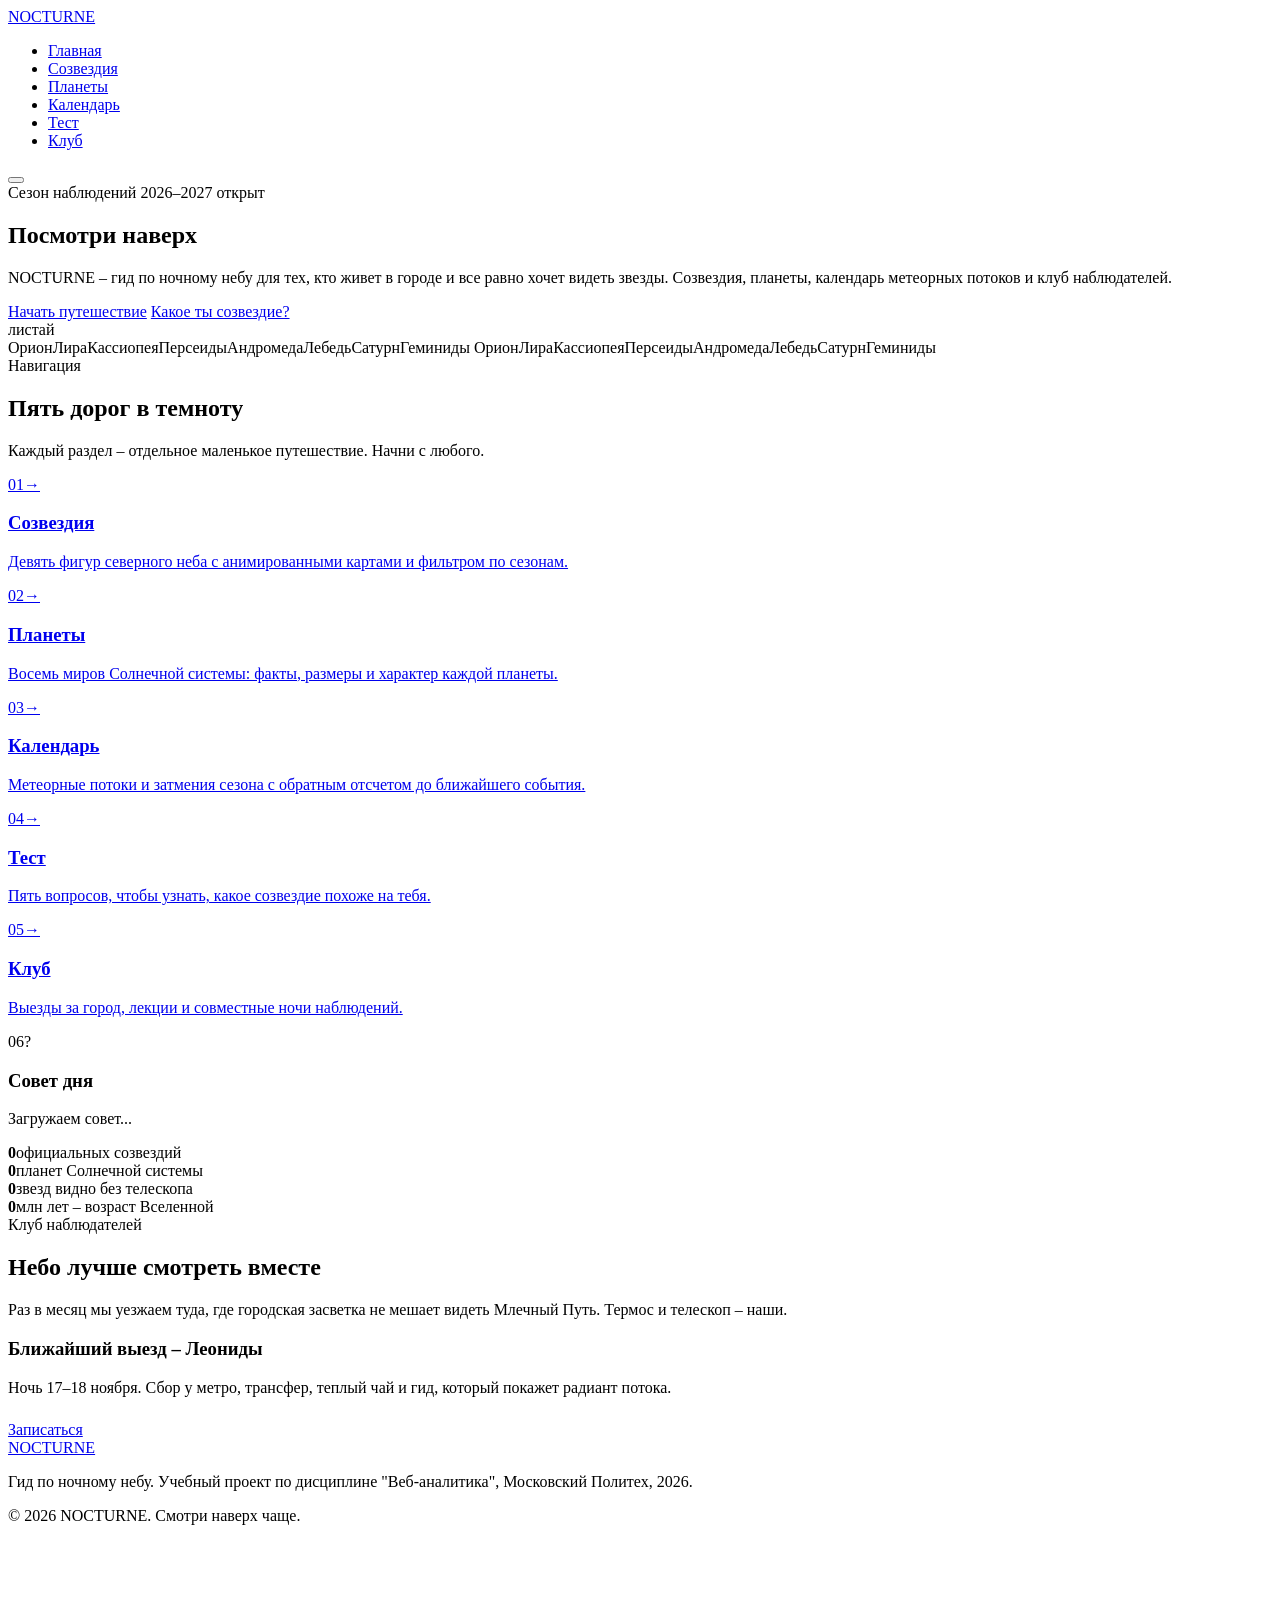
==== index.html @ fa43c390 "Create index.html" ====
<!DOCTYPE html>
<html lang="ru">
<head>
<meta charset="UTF-8">
<meta name="viewport" content="width=device-width, initial-scale=1.0">
<title>NOCTURNE – гид по ночному небу</title>
<meta name="description" content="Гид по ночному небу: созвездия, планеты, календарь астрономических событий, тест и клуб наблюдателей.">
<link rel="icon" href="data:image/svg+xml,<svg xmlns='http://www.w3.org/2000/svg' viewBox='0 0 100 100'><circle cx='50' cy='50' r='34' fill='%238b7bff'/></svg>">
<link rel="stylesheet" href="style.css">
<!-- ===== СЮДА КОД SBER ADS ===== -->

<!-- ===== СЮДА КОД MYTRACKER ===== -->

</head>
<body>
<header class="header">
  <nav class="nav container">
    <a href="index.html" class="logo"><span class="logo-dot"></span>NOCTURNE</a>
    <ul class="menu">
      <li><a href="index.html">Главная</a></li>
      <li><a href="constellations.html">Созвездия</a></li>
      <li><a href="planets.html">Планеты</a></li>
      <li><a href="calendar.html">Календарь</a></li>
      <li><a href="quiz.html">Тест</a></li>
      <li><a href="club.html">Клуб</a></li>
    </ul>
    <button class="burger" aria-label="Меню"><span></span><span></span><span></span></button>
  </nav>
</header>

<main>
  <section class="hero">
    <div class="planet-orb"></div>
    <div class="container">
      <div class="hero-inner">
        <span class="eyebrow reveal"><i></i>Сезон наблюдений 2026–2027 открыт</span>
        <h1 class="reveal">Посмотри <span class="gradient-text">наверх</span></h1>
        <p class="reveal">NOCTURNE – гид по ночному небу для тех, кто живет в городе и все равно хочет видеть звезды. Созвездия, планеты, календарь метеорных потоков и клуб наблюдателей.</p>
        <div class="btns reveal">
          <a href="constellations.html" class="btn btn-primary" data-goal="cta_start">Начать путешествие</a>
          <a href="quiz.html" class="btn" data-goal="cta_quiz">Какое ты созвездие?</a>
        </div>
      </div>
    </div>
    <div class="scroll-hint">листай</div>
  </section>

  <div class="marquee"><div class="marquee-track">
    <span>Орион</span><span>Лира</span><span>Кассиопея</span><span>Персеиды</span><span>Андромеда</span><span>Лебедь</span><span>Сатурн</span><span>Геминиды</span>
    <span>Орион</span><span>Лира</span><span>Кассиопея</span><span>Персеиды</span><span>Андромеда</span><span>Лебедь</span><span>Сатурн</span><span>Геминиды</span>
  </div></div>

  <section>
    <div class="container">
      <div class="section-head reveal">
        <span class="tag">Навигация</span>
        <h2>Пять дорог в темноту</h2>
        <p>Каждый раздел – отдельное маленькое путешествие. Начни с любого.</p>
      </div>
      <div class="grid grid-3">
        <a href="constellations.html" class="card reveal"><div class="num"><span>01</span><span>→</span></div><h3>Созвездия</h3><p>Девять фигур северного неба с анимированными картами и фильтром по сезонам.</p></a>
        <a href="planets.html" class="card reveal"><div class="num"><span>02</span><span>→</span></div><h3>Планеты</h3><p>Восемь миров Солнечной системы: факты, размеры и характер каждой планеты.</p></a>
        <a href="calendar.html" class="card reveal"><div class="num"><span>03</span><span>→</span></div><h3>Календарь</h3><p>Метеорные потоки и затмения сезона с обратным отсчетом до ближайшего события.</p></a>
        <a href="quiz.html" class="card reveal"><div class="num"><span>04</span><span>→</span></div><h3>Тест</h3><p>Пять вопросов, чтобы узнать, какое созвездие похоже на тебя.</p></a>
        <a href="club.html" class="card reveal"><div class="num"><span>05</span><span>→</span></div><h3>Клуб</h3><p>Выезды за город, лекции и совместные ночи наблюдений.</p></a>
        <div class="card reveal"><div class="num"><span>06</span><span>?</span></div><h3>Совет дня</h3><p id="tip">Загружаем совет...</p></div>
      </div>
    </div>
  </section>

  <section class="pt0">
    <div class="container">
      <div class="stats">
        <div class="stat reveal"><b data-count="88">0</b><span>официальных созвездий</span></div>
        <div class="stat reveal"><b data-count="8">0</b><span>планет Солнечной системы</span></div>
        <div class="stat reveal"><b data-count="6000">0</b><span>звезд видно без телескопа</span></div>
        <div class="stat reveal"><b data-count="13800">0</b><span>млн лет – возраст Вселенной</span></div>
      </div>
    </div>
  </section>

  <section class="pt0">
    <div class="container two-col">
      <div class="section-head reveal">
        <span class="tag">Клуб наблюдателей</span>
        <h2>Небо лучше смотреть вместе</h2>
        <p>Раз в месяц мы уезжаем туда, где городская засветка не мешает видеть Млечный Путь. Термос и телескоп – наши.</p>
      </div>
      <div class="card reveal">
        <h3>Ближайший выезд – Леониды</h3>
        <p>Ночь 17–18 ноября. Сбор у метро, трансфер, теплый чай и гид, который покажет радиант потока.</p>
        <div class="btns" style="margin-top:24px"><a href="club.html" class="btn btn-primary" data-goal="cta_club">Записаться</a></div>
      </div>
    </div>
  </section>
</main>

<footer class="footer">
  <div class="container">
    <div class="footer-grid">
      <div>
        <a href="index.html" class="logo"><span class="logo-dot"></span>NOCTURNE</a>
        <p class="footer-text">Гид по ночному небу. Учебный проект по дисциплине "Веб-аналитика", Московский Политех, 2026.</p>
      </div>
      <div class="counters">
        <!-- ===== СЮДА КОД LIVEINTERNET ===== -->

        <div id="top100_widget"></div>
      </div>
    </div>
    <p class="copy">© 2026 NOCTURNE. Смотри наверх чаще.</p>
  </div>
</footer>
<canvas id="sky"></canvas>
<script src="script.js"></script>
</body>
</html>
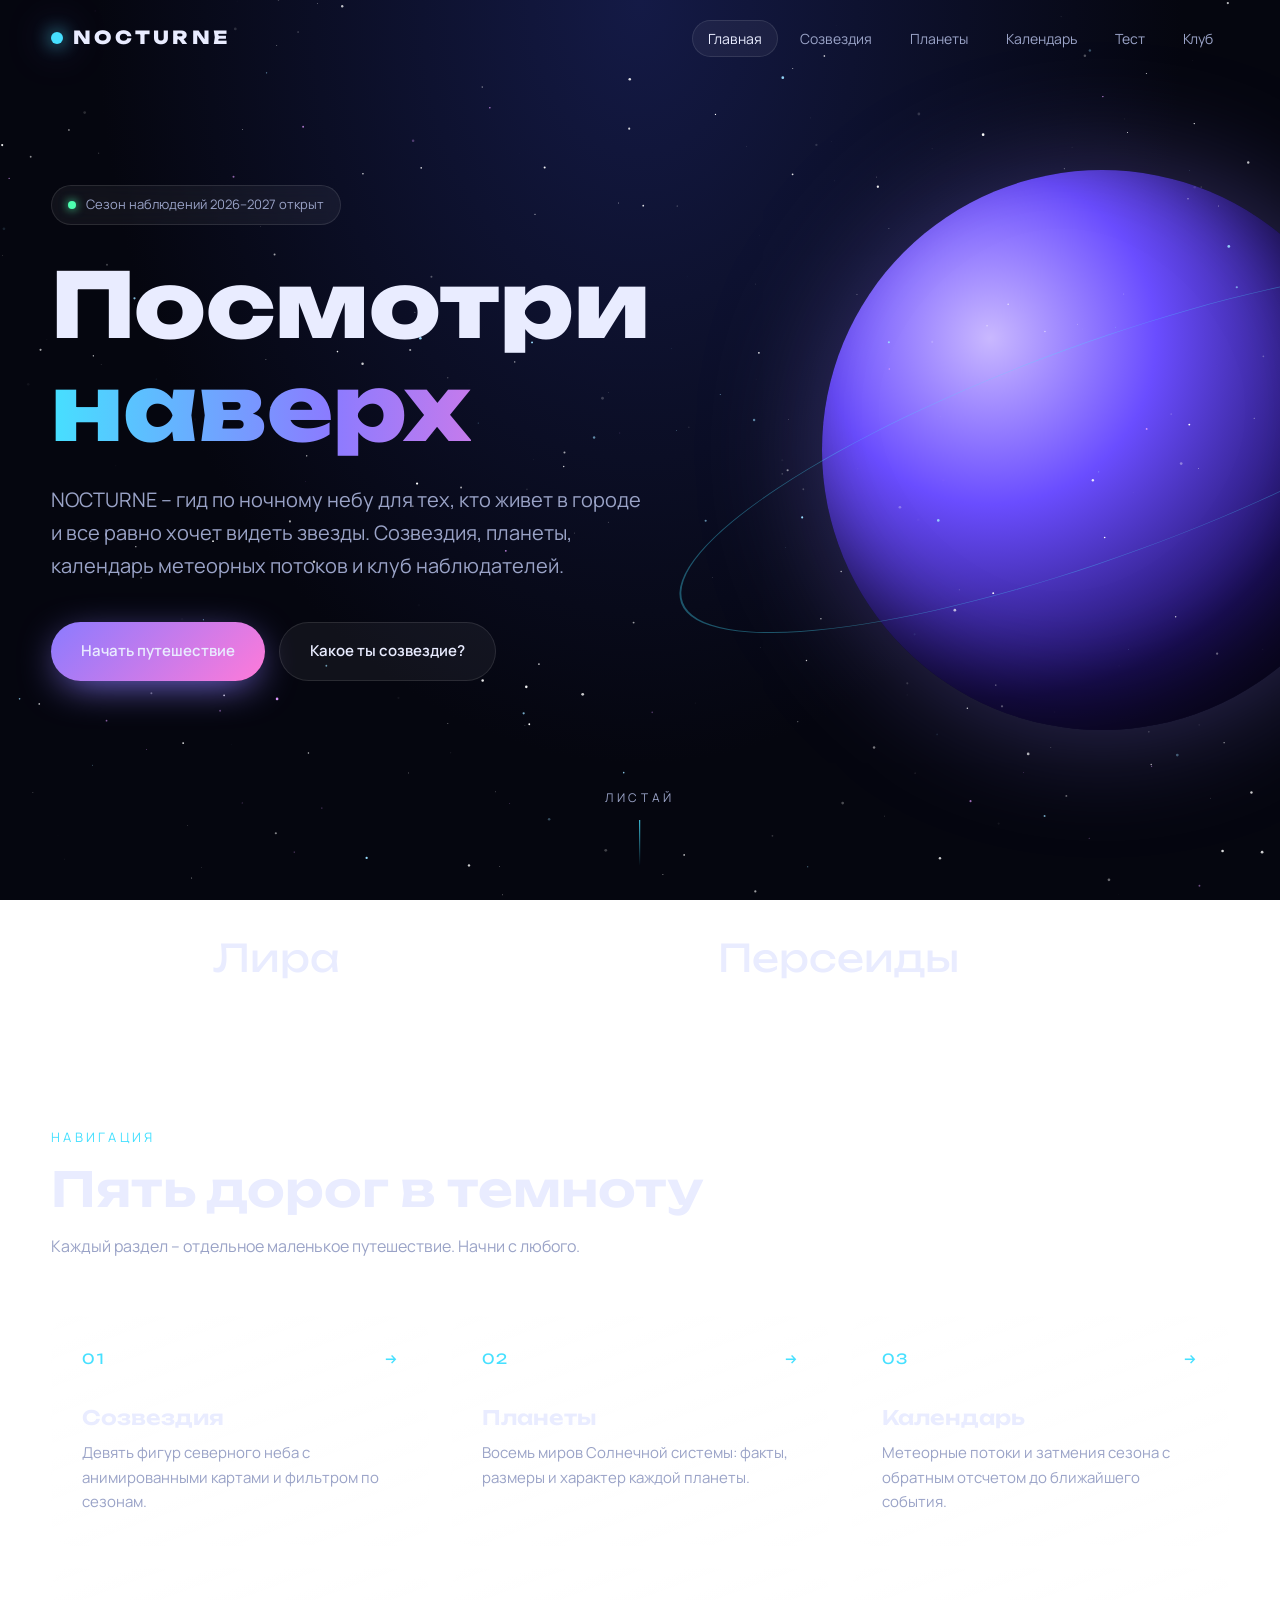
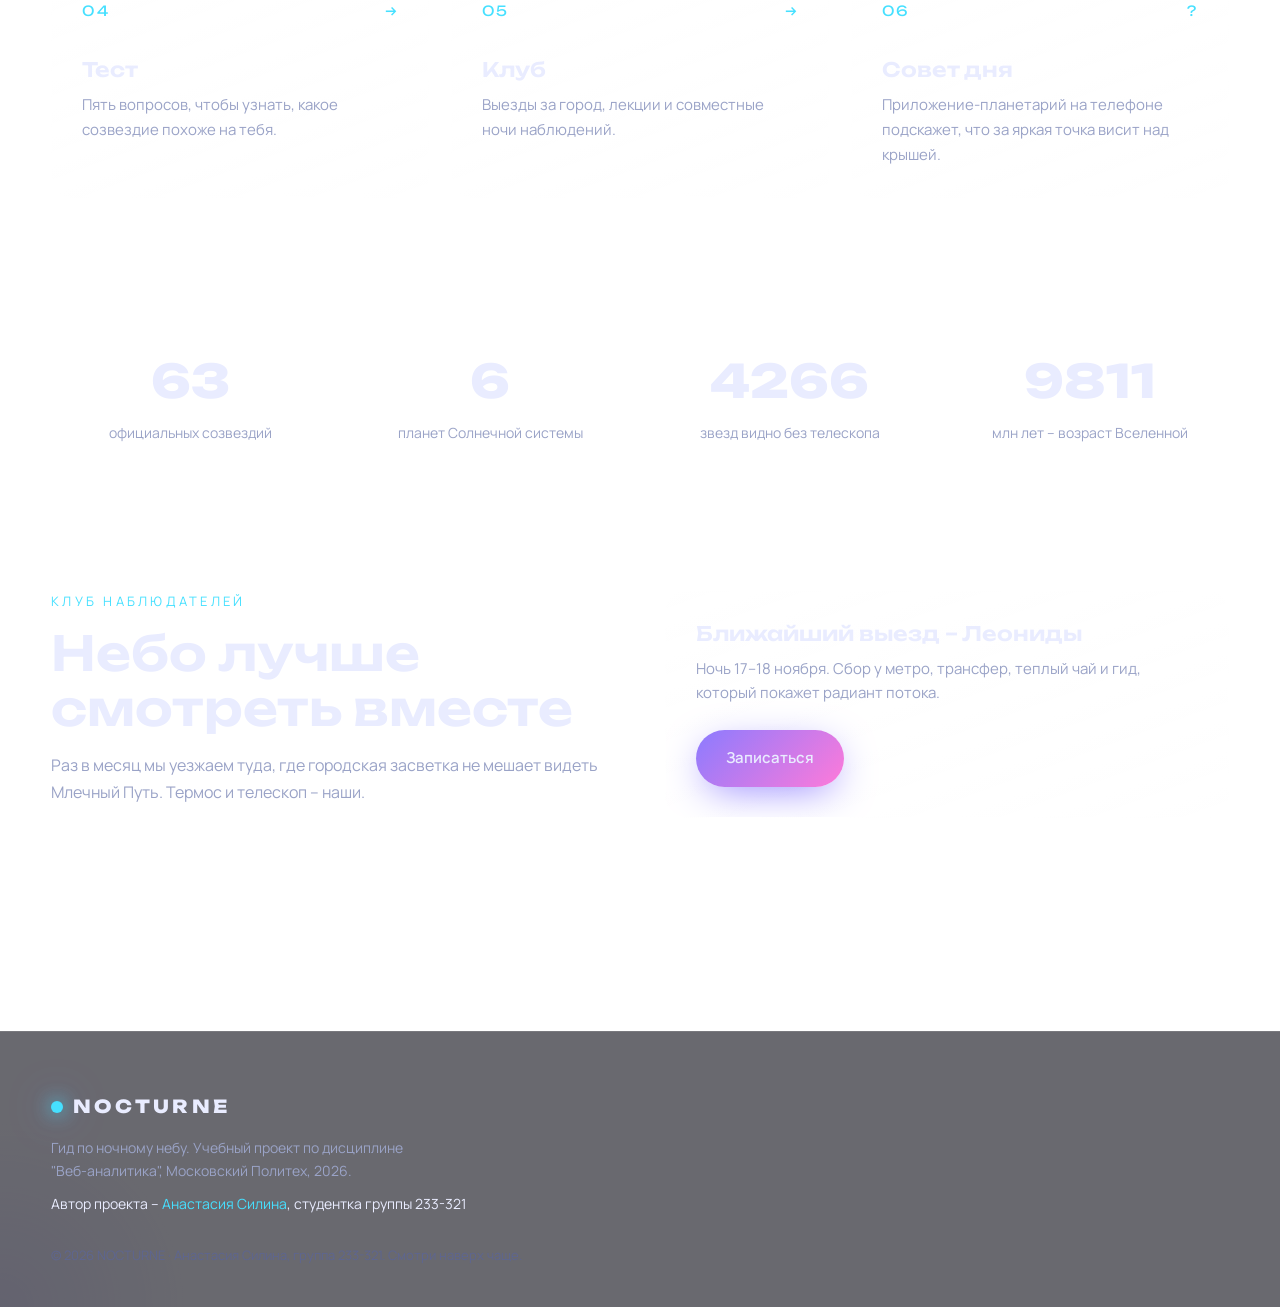
==== commit 4997996e: "Update index.html" ====
--- a/index.html
+++ b/index.html
@@ -101,6 +101,7 @@
       <div>
         <a href="index.html" class="logo"><span class="logo-dot"></span>NOCTURNE</a>
         <p class="footer-text">Гид по ночному небу. Учебный проект по дисциплине "Веб-аналитика", Московский Политех, 2026.</p>
+        <p class="footer-author">Автор проекта – <span>Анастасия Силина</span>, студентка группы 233-321</p>
       </div>
       <div class="counters">
         <!-- ===== СЮДА КОД LIVEINTERNET ===== -->
@@ -108,7 +109,7 @@
         <div id="top100_widget"></div>
       </div>
     </div>
-    <p class="copy">© 2026 NOCTURNE. Смотри наверх чаще.</p>
+    <p class="copy">© 2026 NOCTURNE · Анастасия Силина, группа 233-321. Смотри наверх чаще.</p>
   </div>
 </footer>
 <canvas id="sky"></canvas>
--- a/style.css
+++ b/style.css
@@ -0,0 +1,166 @@
+@import url('https://fonts.googleapis.com/css2?family=Unbounded:wght@400;600;800&family=Manrope:wght@300;400;600;700&display=swap');
+
+:root{
+  --bg:#05060f;--text:#e9ecff;--muted:#9aa3c7;
+  --accent:#8b7bff;--accent2:#46e0ff;--accent3:#ff7ad9;
+  --glass:rgba(255,255,255,.05);--border:rgba(255,255,255,.1);--radius:22px;
+}
+*{margin:0;padding:0;box-sizing:border-box}
+html{scroll-behavior:smooth}
+body{font-family:'Manrope',system-ui,sans-serif;background:radial-gradient(ellipse at top,#141a46 0%,var(--bg) 60%) fixed;color:var(--text);line-height:1.65;overflow-x:hidden;min-height:100vh}
+#sky{position:fixed;inset:0;z-index:-1;pointer-events:none}
+a{color:inherit;text-decoration:none}
+.container{width:min(1180px,92%);margin:0 auto}
+h1,h2,h3{font-family:'Unbounded',sans-serif;line-height:1.15;font-weight:600}
+.gradient-text{background:linear-gradient(90deg,var(--accent2),var(--accent),var(--accent3),var(--accent2));-webkit-background-clip:text;background-clip:text;color:transparent;background-size:200% auto;animation:shine 6s linear infinite}
+@keyframes shine{to{background-position:200% center}}
+.tag{color:var(--accent2);font-size:13px;letter-spacing:.25em;text-transform:uppercase;margin-bottom:14px;display:block}
+.pt0{padding-top:0!important}
+
+/* Шапка */
+.header{position:fixed;top:0;left:0;right:0;z-index:50;transition:.4s}
+.header.scrolled{background:rgba(5,6,15,.72);backdrop-filter:blur(14px);border-bottom:1px solid var(--border)}
+.nav{display:flex;align-items:center;justify-content:space-between;height:76px}
+.logo{font-family:'Unbounded';font-weight:800;letter-spacing:.18em;font-size:18px;display:inline-flex;align-items:center;gap:10px}
+.logo-dot{width:12px;height:12px;border-radius:50%;background:var(--accent2);box-shadow:0 0 18px var(--accent2),0 0 40px var(--accent)}
+.menu{display:flex;gap:6px;list-style:none}
+.menu a{padding:9px 16px;border-radius:999px;font-size:14px;color:var(--muted);transition:.3s}
+.menu a:hover,.menu a.active{color:var(--text);background:var(--glass)}
+.menu a.active{box-shadow:inset 0 0 0 1px var(--border)}
+.burger{display:none;background:none;border:0;width:40px;height:40px;cursor:pointer;position:relative}
+.burger span{position:absolute;left:8px;right:8px;height:2px;background:var(--text);transition:.3s}
+.burger span:nth-child(1){top:13px}.burger span:nth-child(2){top:19px}.burger span:nth-child(3){top:25px}
+.burger.open span:nth-child(1){transform:translateY(6px) rotate(45deg)}
+.burger.open span:nth-child(2){opacity:0}
+.burger.open span:nth-child(3){transform:translateY(-6px) rotate(-45deg)}
+
+/* Первый экран */
+.hero{min-height:100vh;display:flex;align-items:center;padding-top:76px;position:relative}
+.hero-inner{max-width:820px}
+.eyebrow{display:inline-flex;align-items:center;gap:10px;padding:8px 16px;border:1px solid var(--border);border-radius:999px;font-size:13px;color:var(--muted);background:var(--glass);backdrop-filter:blur(8px);margin-bottom:28px}
+.eyebrow i{width:8px;height:8px;border-radius:50%;background:#4dffb0;box-shadow:0 0 10px #4dffb0;animation:pulse 2s infinite}
+@keyframes pulse{50%{opacity:.3}}
+.hero h1{font-size:clamp(40px,7vw,92px);font-weight:800;margin-bottom:24px}
+.hero p{font-size:clamp(16px,1.6vw,20px);color:var(--muted);max-width:600px;margin-bottom:40px}
+.btns{display:flex;gap:14px;flex-wrap:wrap}
+.btn{display:inline-flex;align-items:center;gap:10px;padding:16px 30px;border-radius:999px;font-weight:600;font-size:15px;transition:.35s;border:1px solid var(--border);cursor:pointer;font-family:inherit;color:var(--text);background:var(--glass)}
+.btn:hover{transform:translateY(-3px);border-color:rgba(255,255,255,.3)}
+.btn-primary{background:linear-gradient(135deg,var(--accent),var(--accent3));border:0;box-shadow:0 10px 40px -10px var(--accent)}
+.btn-primary:hover{box-shadow:0 18px 50px -10px var(--accent3)}
+.planet-orb{position:absolute;right:-8%;top:50%;width:min(46vw,560px);aspect-ratio:1;transform:translateY(-50%);border-radius:50%;background:radial-gradient(circle at 30% 30%,#c9b8ff 0%,#6a4dff 30%,#1d1060 65%,#05060f 100%);box-shadow:inset -40px -40px 80px rgba(0,0,0,.6),0 0 120px rgba(139,123,255,.35);z-index:-1;animation:float 9s ease-in-out infinite}
+.planet-orb::after{content:'';position:absolute;inset:-18% -30%;border-radius:50%;border:2px solid rgba(70,224,255,.35);transform:rotate(-20deg) scaleY(.28)}
+@keyframes float{50%{transform:translateY(-54%)}}
+.scroll-hint{position:absolute;bottom:34px;left:50%;transform:translateX(-50%);font-size:12px;letter-spacing:.3em;color:var(--muted);text-transform:uppercase;text-align:center}
+.scroll-hint::after{content:'';display:block;width:1px;height:46px;margin:12px auto 0;background:linear-gradient(var(--accent2),transparent);animation:drop 2s infinite}
+@keyframes drop{0%{transform:scaleY(0);transform-origin:top}50%{transform:scaleY(1);transform-origin:top}51%{transform-origin:bottom}100%{transform:scaleY(0);transform-origin:bottom}}
+
+/* Секции и карточки */
+section{padding:110px 0}
+.section-head{margin-bottom:56px;max-width:700px}
+.section-head h2{font-size:clamp(28px,4vw,48px);margin-bottom:16px}
+.section-head p{color:var(--muted)}
+.page-hero{padding:180px 0 60px}
+.page-hero h1{font-size:clamp(36px,6vw,72px);margin-bottom:18px}
+.page-hero p{color:var(--muted);max-width:640px;font-size:18px}
+.grid{display:grid;gap:22px}
+.grid-3{grid-template-columns:repeat(auto-fit,minmax(280px,1fr))}
+.card{display:block;background:linear-gradient(160deg,rgba(255,255,255,.07),rgba(255,255,255,.02));border:1px solid var(--border);border-radius:var(--radius);padding:30px;position:relative;overflow:hidden;transition:transform .4s,border-color .4s;backdrop-filter:blur(10px)}
+.card:hover{transform:translateY(-6px);border-color:rgba(139,123,255,.5)}
+.card::before{content:'';position:absolute;width:260px;height:260px;border-radius:50%;background:radial-gradient(var(--accent),transparent 70%);opacity:0;top:var(--y,50%);left:var(--x,50%);transform:translate(-50%,-50%);transition:opacity .4s;pointer-events:none}
+.card:hover::before{opacity:.18}
+.card h3{font-size:20px;margin-bottom:12px}
+.card p{color:var(--muted);font-size:15px}
+.num{font-family:'Unbounded';font-size:14px;color:var(--accent2);margin-bottom:36px;letter-spacing:.1em;display:flex;justify-content:space-between}
+.stats{display:grid;grid-template-columns:repeat(auto-fit,minmax(200px,1fr));gap:22px}
+.stat{padding:34px;border-radius:var(--radius);border:1px solid var(--border);background:var(--glass);text-align:center}
+.stat b{display:block;font-family:'Unbounded';font-size:46px;font-weight:800}
+.stat span{color:var(--muted);font-size:14px}
+.marquee{overflow:hidden;border-block:1px solid var(--border);padding:26px 0;white-space:nowrap}
+.marquee-track{display:inline-flex;gap:60px;animation:marquee 40s linear infinite;font-family:'Unbounded';font-size:clamp(22px,3vw,38px);color:transparent;-webkit-text-stroke:1px rgba(255,255,255,.35)}
+.marquee-track span:nth-child(even){color:var(--text);-webkit-text-stroke:0}
+@keyframes marquee{to{transform:translateX(-50%)}}
+.two-col{display:grid;grid-template-columns:1fr 1fr;gap:50px;align-items:start}
+
+/* Созвездия */
+.filters{display:flex;gap:10px;flex-wrap:wrap;margin-bottom:40px}
+.filter{padding:10px 20px;border-radius:999px;border:1px solid var(--border);background:var(--glass);color:var(--muted);cursor:pointer;font-family:inherit;font-size:14px;transition:.3s}
+.filter.active,.filter:hover{color:var(--text);border-color:var(--accent);background:rgba(139,123,255,.15)}
+.const-card canvas{width:100%;height:200px;display:block;margin-bottom:20px;border-radius:14px;background:radial-gradient(circle at center,rgba(139,123,255,.12),transparent 70%)}
+.const-card.hide{display:none}
+.meta{display:flex;gap:8px;flex-wrap:wrap;margin-top:16px}
+.pill{font-size:12px;padding:5px 12px;border-radius:999px;background:rgba(70,224,255,.1);color:var(--accent2);border:1px solid rgba(70,224,255,.25)}
+
+/* Планеты */
+.planet-view{display:grid;grid-template-columns:1fr 1.1fr;gap:60px;align-items:center;min-height:460px}
+.planet{width:min(400px,78vw);aspect-ratio:1;border-radius:50%;margin:auto;position:relative;box-shadow:0 0 90px var(--glow,rgba(139,123,255,.4));animation:float2 8s ease-in-out infinite}
+.planet::before{content:'';position:absolute;inset:0;border-radius:50%;background:radial-gradient(circle at 30% 28%,rgba(255,255,255,.35),transparent 38%,rgba(0,0,0,.7) 78%)}
+.planet.ringed::after{content:'';position:absolute;inset:-12% -38%;border-radius:50%;border:14px solid rgba(230,200,150,.4);transform:rotate(-18deg) scaleY(.24)}
+@keyframes float2{50%{transform:translateY(-14px)}}
+.planet-info h2{font-size:clamp(34px,5vw,60px);margin-bottom:16px}
+.planet-info p{color:var(--muted)}
+.facts{display:grid;grid-template-columns:repeat(2,1fr);gap:14px;margin-top:30px}
+.fact{padding:18px;border-radius:16px;border:1px solid var(--border);background:var(--glass)}
+.fact small{color:var(--muted);display:block;font-size:12px;text-transform:uppercase;letter-spacing:.1em}
+.fact strong{font-size:18px}
+.fade-swap{animation:swap .6s ease}
+@keyframes swap{from{opacity:0;transform:translateY(20px)}}
+
+/* Календарь */
+.next-card{margin-top:44px;max-width:680px}
+.countdown{display:flex;gap:14px;flex-wrap:wrap;margin-top:24px}
+.countdown div{min-width:100px;padding:18px;border-radius:18px;border:1px solid var(--border);background:var(--glass);text-align:center}
+.countdown b{font-family:'Unbounded';font-size:34px;display:block}
+.countdown span{font-size:12px;color:var(--muted);text-transform:uppercase;letter-spacing:.15em}
+.timeline{position:relative;padding-left:44px}
+.timeline::before{content:'';position:absolute;left:12px;top:0;bottom:0;width:2px;background:linear-gradient(var(--accent2),var(--accent3))}
+.event{margin-bottom:24px;overflow:visible}
+.event::after{content:'';position:absolute;left:-39px;top:36px;width:14px;height:14px;border-radius:50%;background:var(--bg);border:2px solid var(--accent2);box-shadow:0 0 14px var(--accent2)}
+.event .date{font-family:'Unbounded';color:var(--accent2);font-size:14px;margin-bottom:8px}
+.event.past{opacity:.4}
+
+/* Тест */
+.quiz{max-width:760px;margin:0 auto}
+.progress{height:6px;border-radius:9px;background:var(--glass);overflow:hidden;margin-bottom:34px}
+.progress i{display:block;height:100%;width:0;background:linear-gradient(90deg,var(--accent2),var(--accent3));transition:width .5s}
+.q-title{font-size:clamp(22px,3vw,32px);margin-bottom:28px}
+.answers{display:grid;gap:12px}
+.answer{text-align:left;padding:20px 24px;border-radius:16px;border:1px solid var(--border);background:var(--glass);color:var(--text);font:inherit;font-size:16px;cursor:pointer;transition:.3s}
+.answer:hover{border-color:var(--accent);transform:translateX(6px);background:rgba(139,123,255,.12)}
+.result{text-align:center}
+.result h2{font-size:clamp(34px,5vw,56px);margin:10px 0 20px}
+.result p{color:var(--muted);max-width:520px;margin:0 auto}
+
+/* Форма */
+.form{display:grid;gap:16px}
+.form label{font-size:13px;color:var(--muted);display:block;margin-bottom:6px}
+.form input,.form select,.form textarea{width:100%;padding:16px 18px;border-radius:14px;border:1px solid var(--border);background:rgba(255,255,255,.04);color:var(--text);font:inherit;outline:none;transition:.3s}
+.form input:focus,.form select:focus,.form textarea:focus{border-color:var(--accent);box-shadow:0 0 0 4px rgba(139,123,255,.15)}
+.form select option{background:#0b0e24}
+.note{font-size:12px;color:var(--muted)}
+
+/* Подвал */
+.footer{border-top:1px solid var(--border);padding:60px 0 40px;margin-top:60px;background:rgba(5,6,15,.6)}
+.footer-grid{display:flex;justify-content:space-between;align-items:flex-end;gap:40px;flex-wrap:wrap}
+.footer-text{margin-top:14px;max-width:360px;color:var(--muted);font-size:14px}
+.counters{display:flex;gap:12px;align-items:center;flex-wrap:wrap;min-height:31px}
+.copy{margin-top:30px;font-size:13px;color:#5e6690}
+
+/* Анимации появления и подсветка курсора */
+.reveal{opacity:0;transform:translateY(40px);transition:opacity .9s ease,transform .9s ease}
+.reveal.visible{opacity:1;transform:none}
+.cursor-glow{position:fixed;width:420px;height:420px;border-radius:50%;pointer-events:none;background:radial-gradient(rgba(139,123,255,.12),transparent 65%);transform:translate(-50%,-50%);z-index:-1}
+
+@media (max-width:900px){
+  .menu{position:fixed;top:76px;left:0;right:0;flex-direction:column;background:rgba(5,6,15,.96);backdrop-filter:blur(14px);padding:20px;gap:4px;transform:translateY(-130%);transition:.4s;border-bottom:1px solid var(--border)}
+  .menu.open{transform:none}
+  .menu a{display:block;padding:14px 18px;font-size:16px}
+  .burger{display:block}
+  .planet-view,.two-col{grid-template-columns:1fr}
+  .planet-orb{opacity:.45;right:-30%}
+  section{padding:80px 0}
+  .page-hero{padding:140px 0 40px}
+}
+@media (prefers-reduced-motion:reduce){*{animation:none!important;transition:none!important}.reveal{opacity:1;transform:none}}
+/* Подпись автора */
+.footer-author{margin-top:10px;font-size:14px;color:var(--text)}
+.footer-author span{color:var(--accent2)}
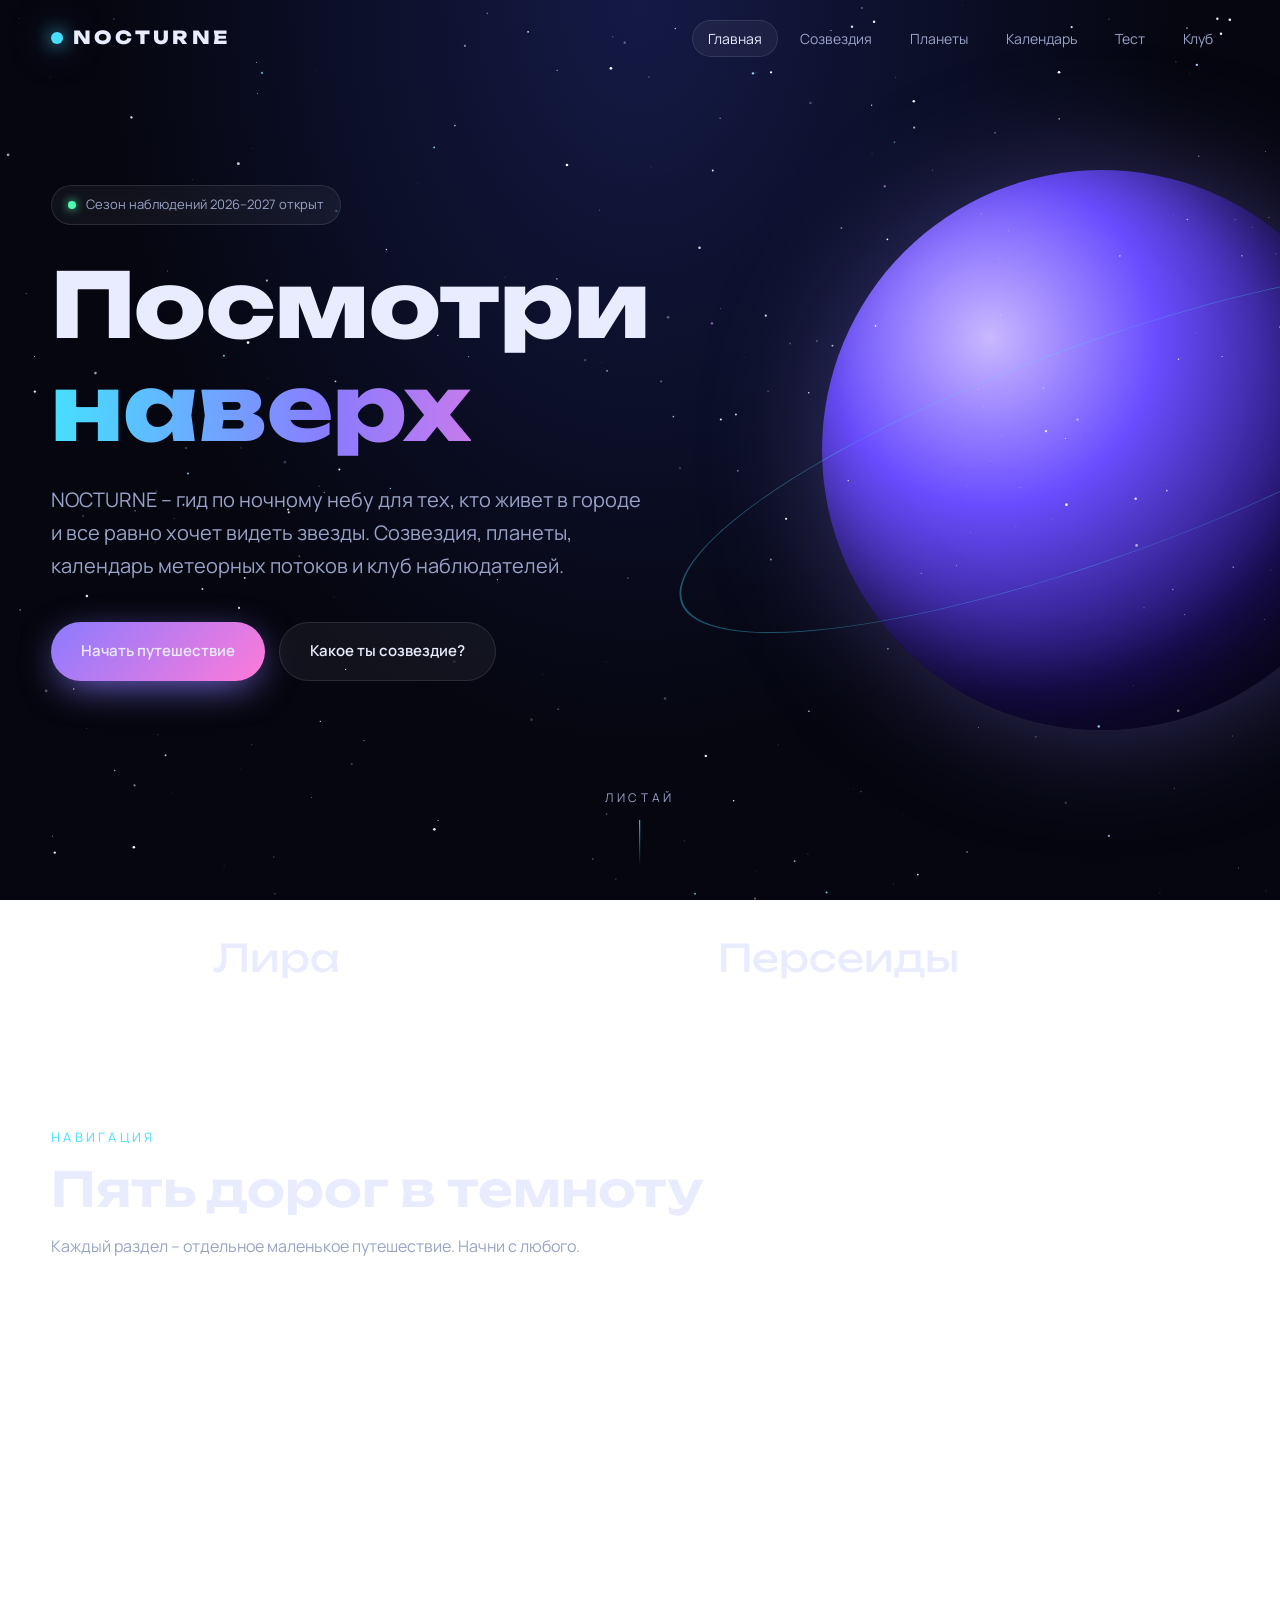
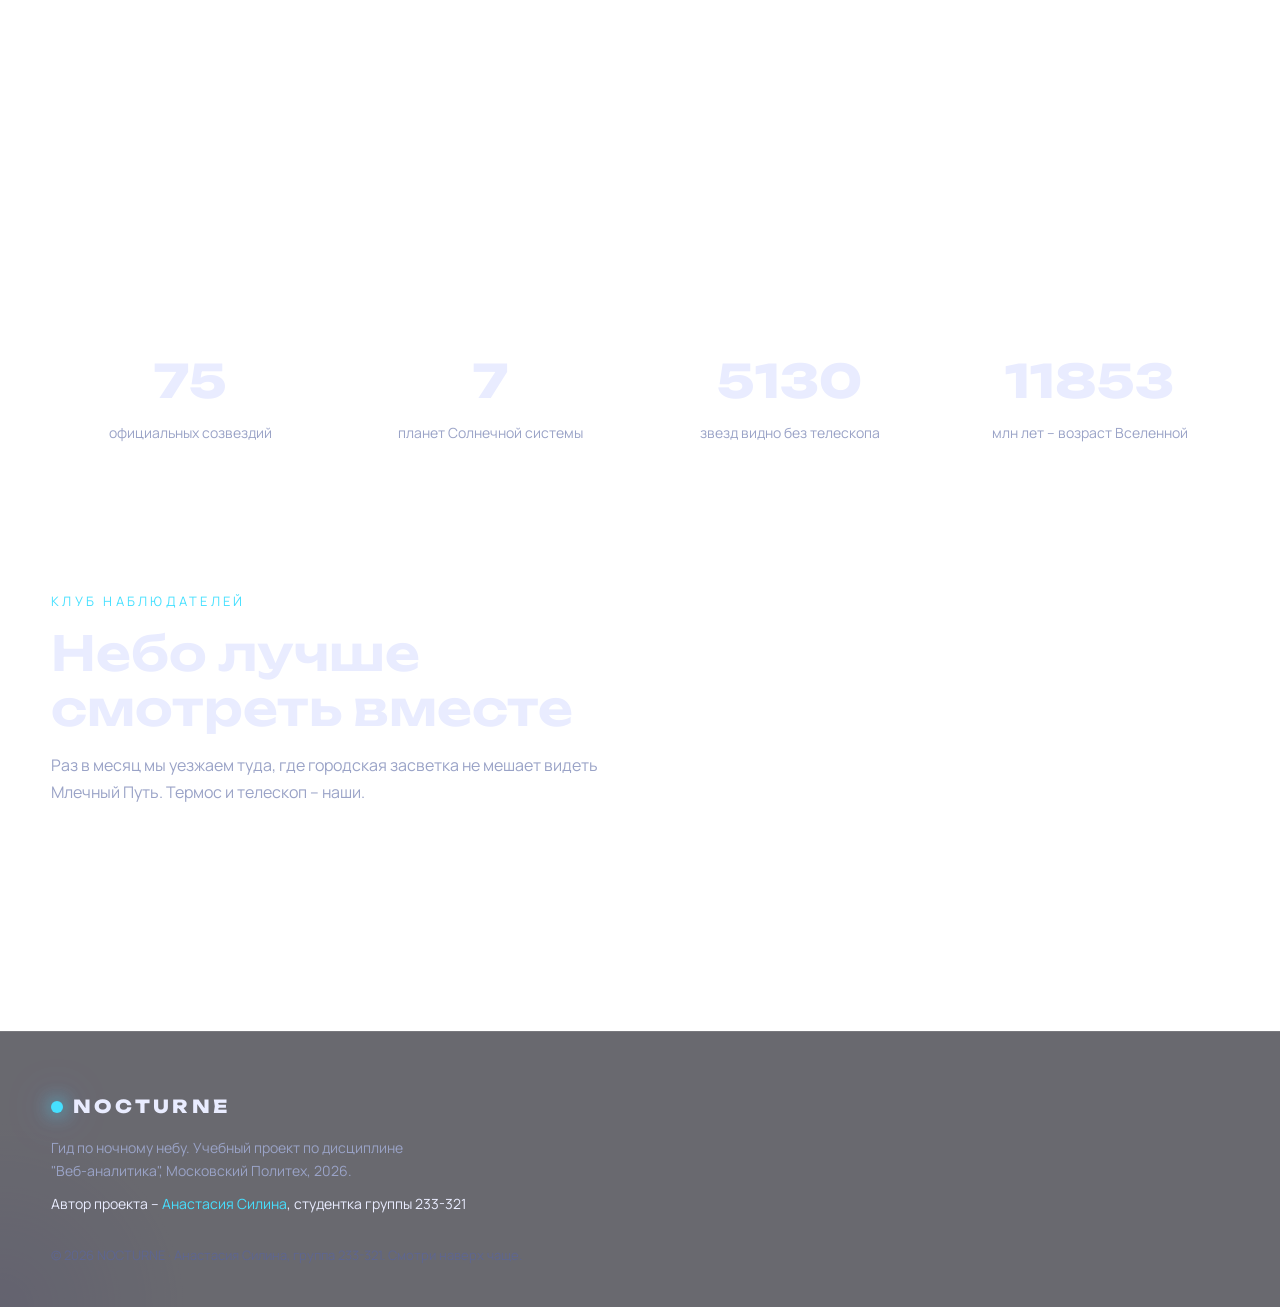
==== commit 7b851388: "Update index.html" ====
--- a/index.html
+++ b/index.html
@@ -3,6 +3,7 @@
 <head>
 <meta charset="UTF-8">
 <meta name="viewport" content="width=device-width, initial-scale=1.0">
+<meta name="author" content="Анастасия Силина, группа 233-321">
 <title>NOCTURNE – гид по ночному небу</title>
 <meta name="description" content="Гид по ночному небу: созвездия, планеты, календарь астрономических событий, тест и клуб наблюдателей.">
 <link rel="icon" href="data:image/svg+xml,<svg xmlns='http://www.w3.org/2000/svg' viewBox='0 0 100 100'><circle cx='50' cy='50' r='34' fill='%238b7bff'/></svg>">
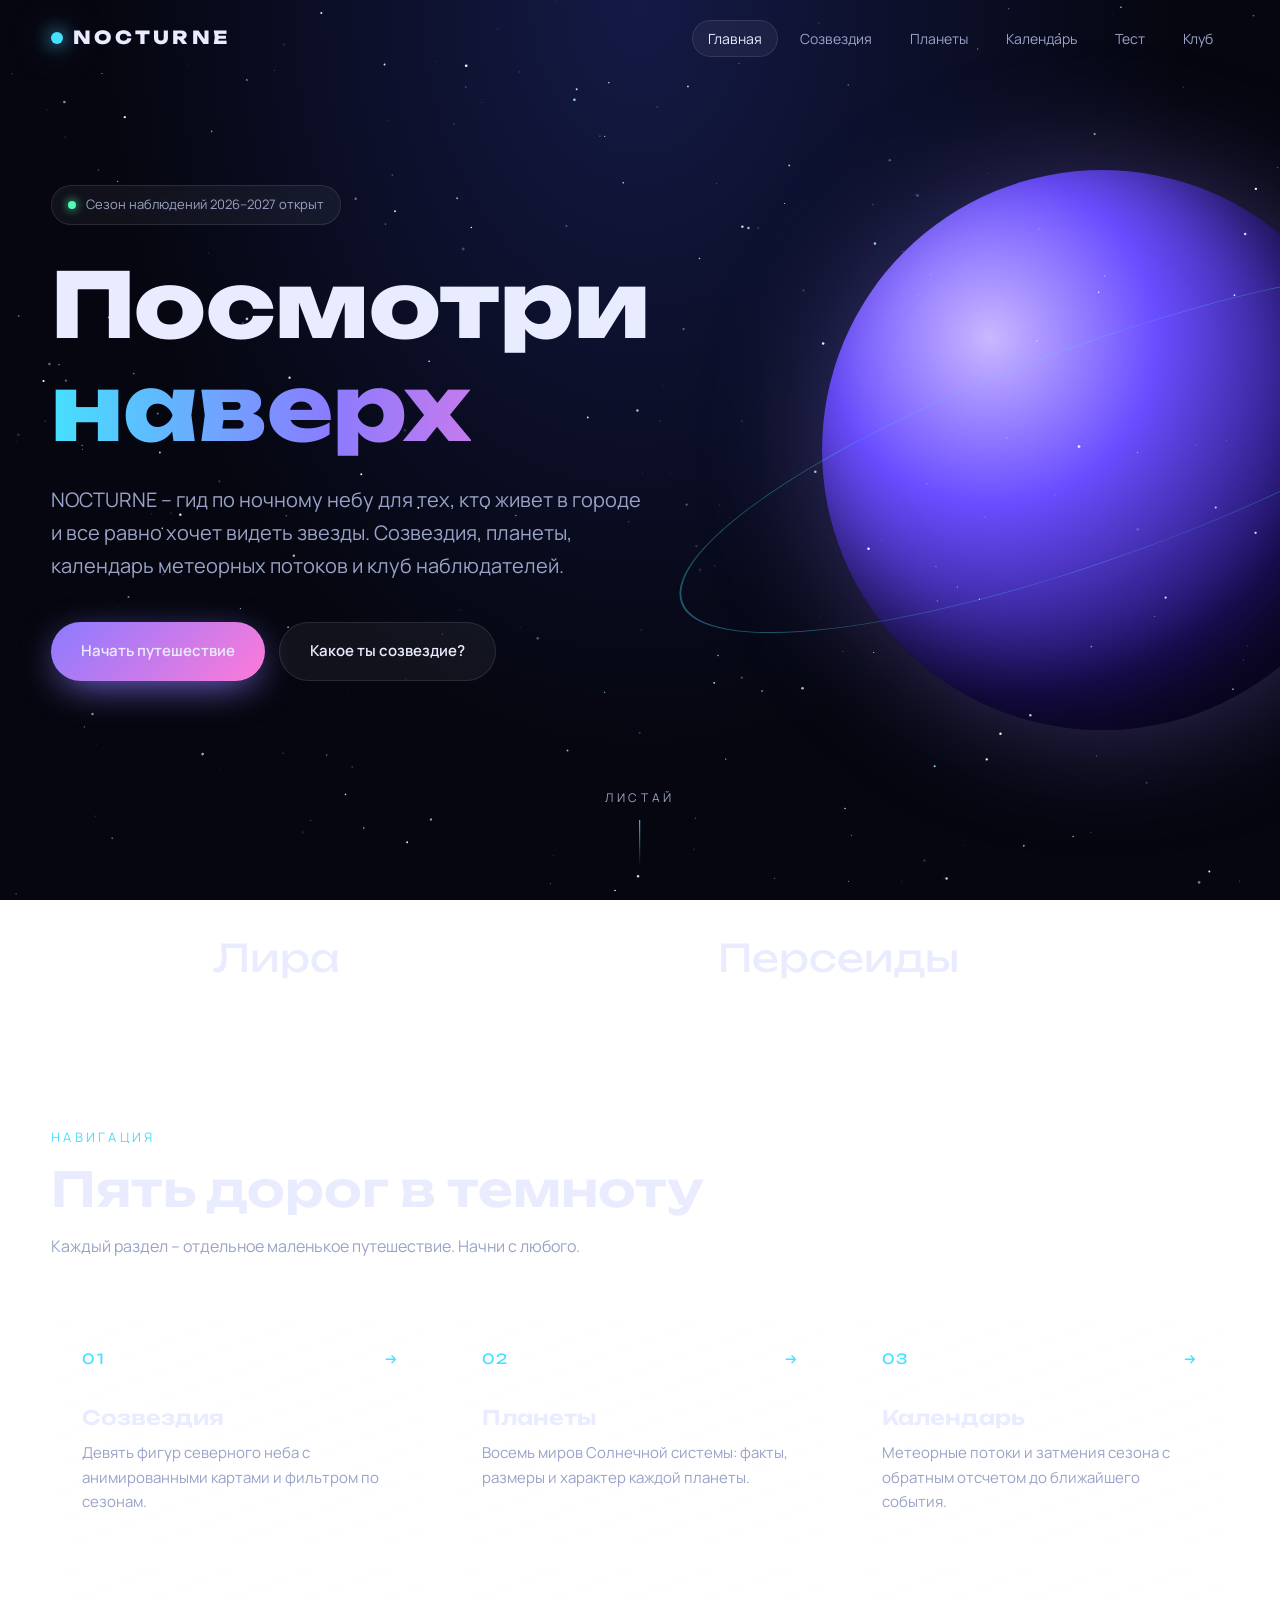
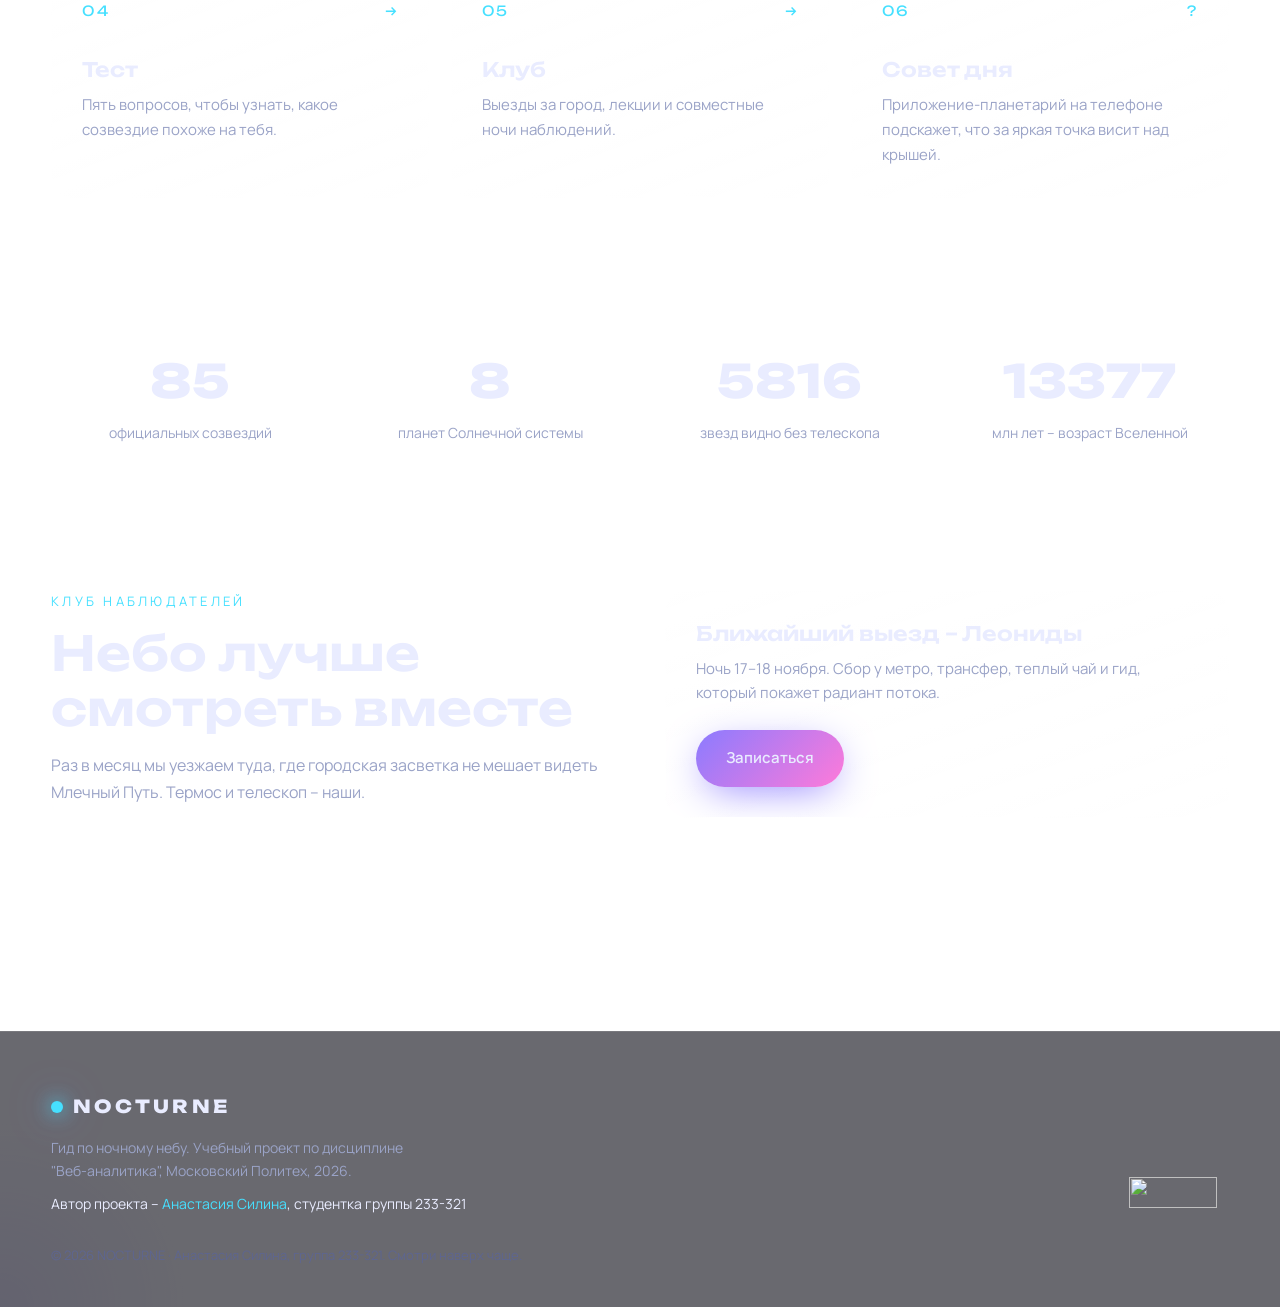
==== commit ac8dfbf4: "Update index.html" ====
--- a/index.html
+++ b/index.html
@@ -105,7 +105,17 @@
         <p class="footer-author">Автор проекта – <span>Анастасия Силина</span>, студентка группы 233-321</p>
       </div>
       <div class="counters">
-        <!-- ===== СЮДА КОД LIVEINTERNET ===== -->
+        <!--LiveInternet counter--><a href="https://www.liveinternet.ru/click"
+target="_blank"><img id="licnt6249" width="88" height="31" style="border:0" 
+title="LiveInternet: показано число просмотров за 24 часа, посетителей за 24 часа и за сегодня"
+src="[data-uri]"
+alt=""/></a><script>(function(d,s){d.getElementById("licnt6249").src=
+"https://counter.yadro.ru/hit?t11.6;r"+escape(d.referrer)+
+((typeof(s)=="undefined")?"":";s"+s.width+"*"+s.height+"*"+
+(s.colorDepth?s.colorDepth:s.pixelDepth))+";u"+escape(d.URL)+
+";h"+escape(d.title.substring(0,150))+";"+Math.random()})
+(document,screen)</script><!--/LiveInternet-->
+
 
         <div id="top100_widget"></div>
       </div>
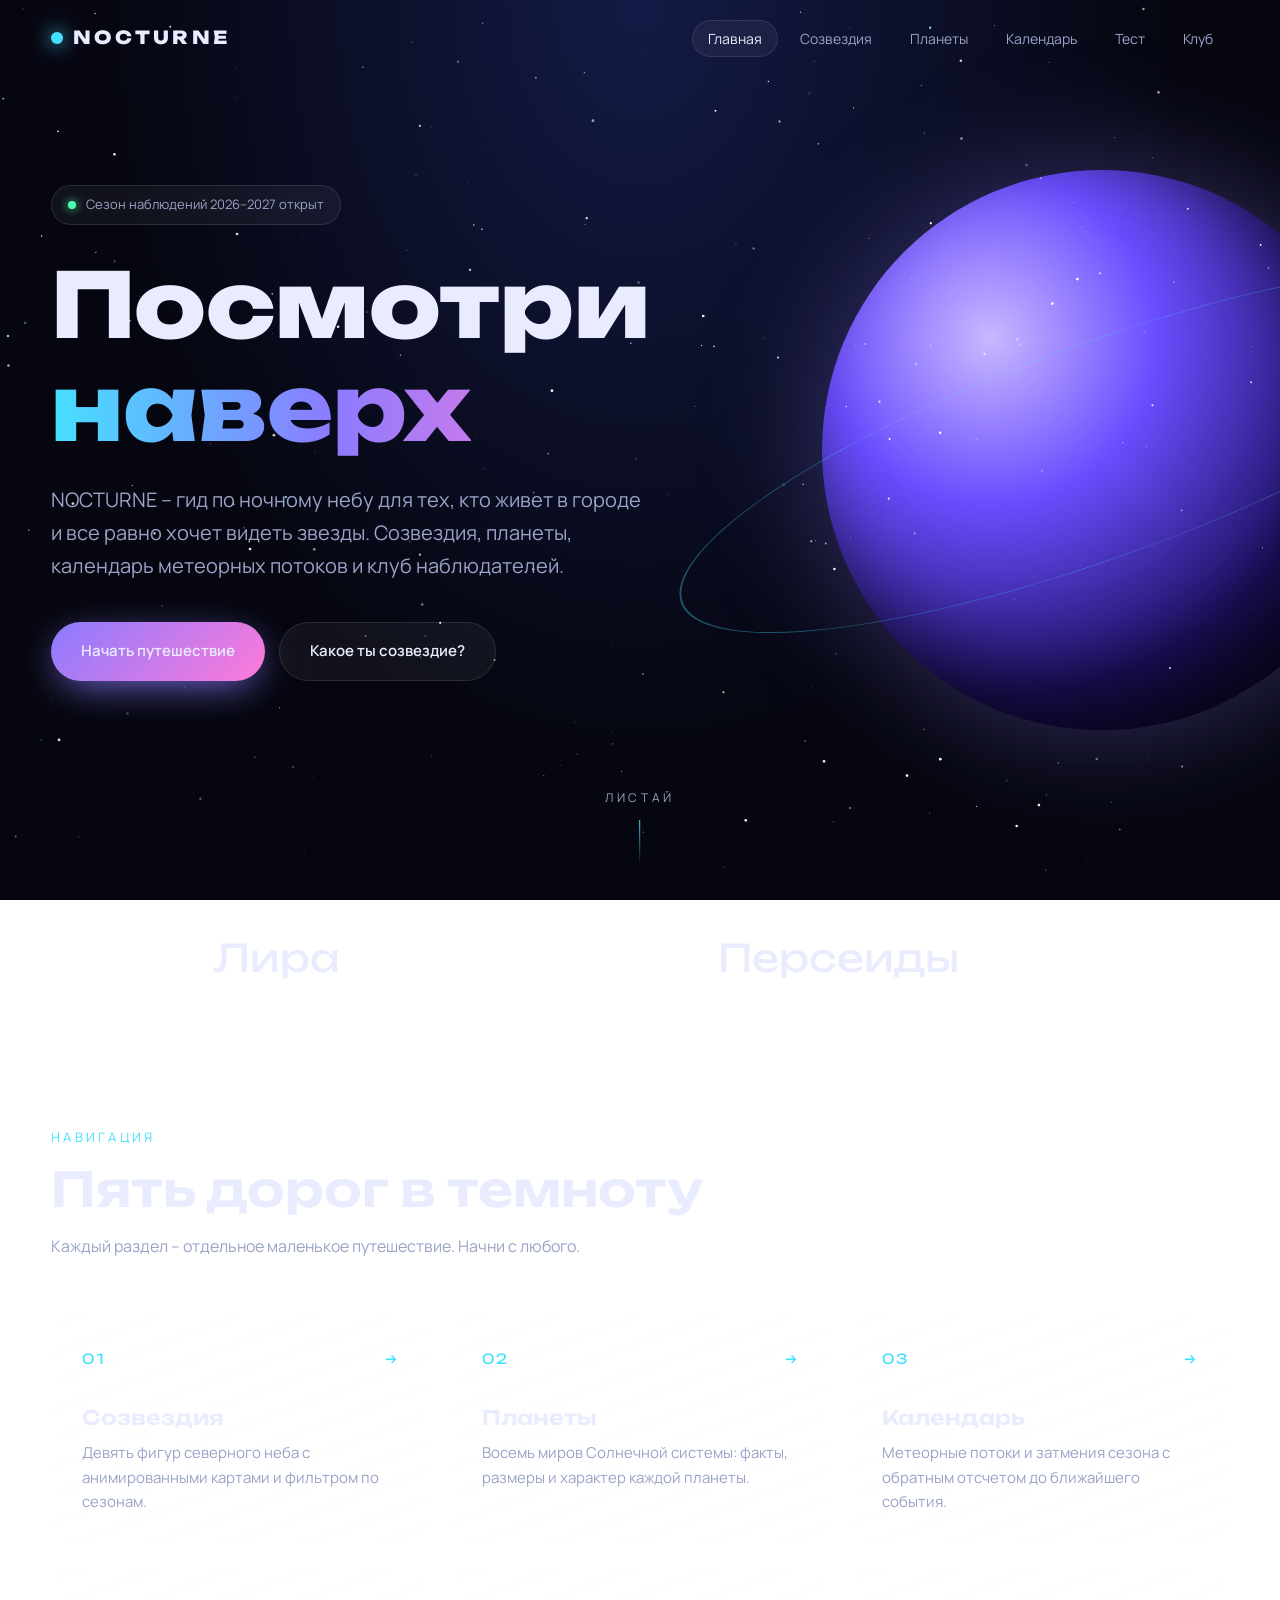
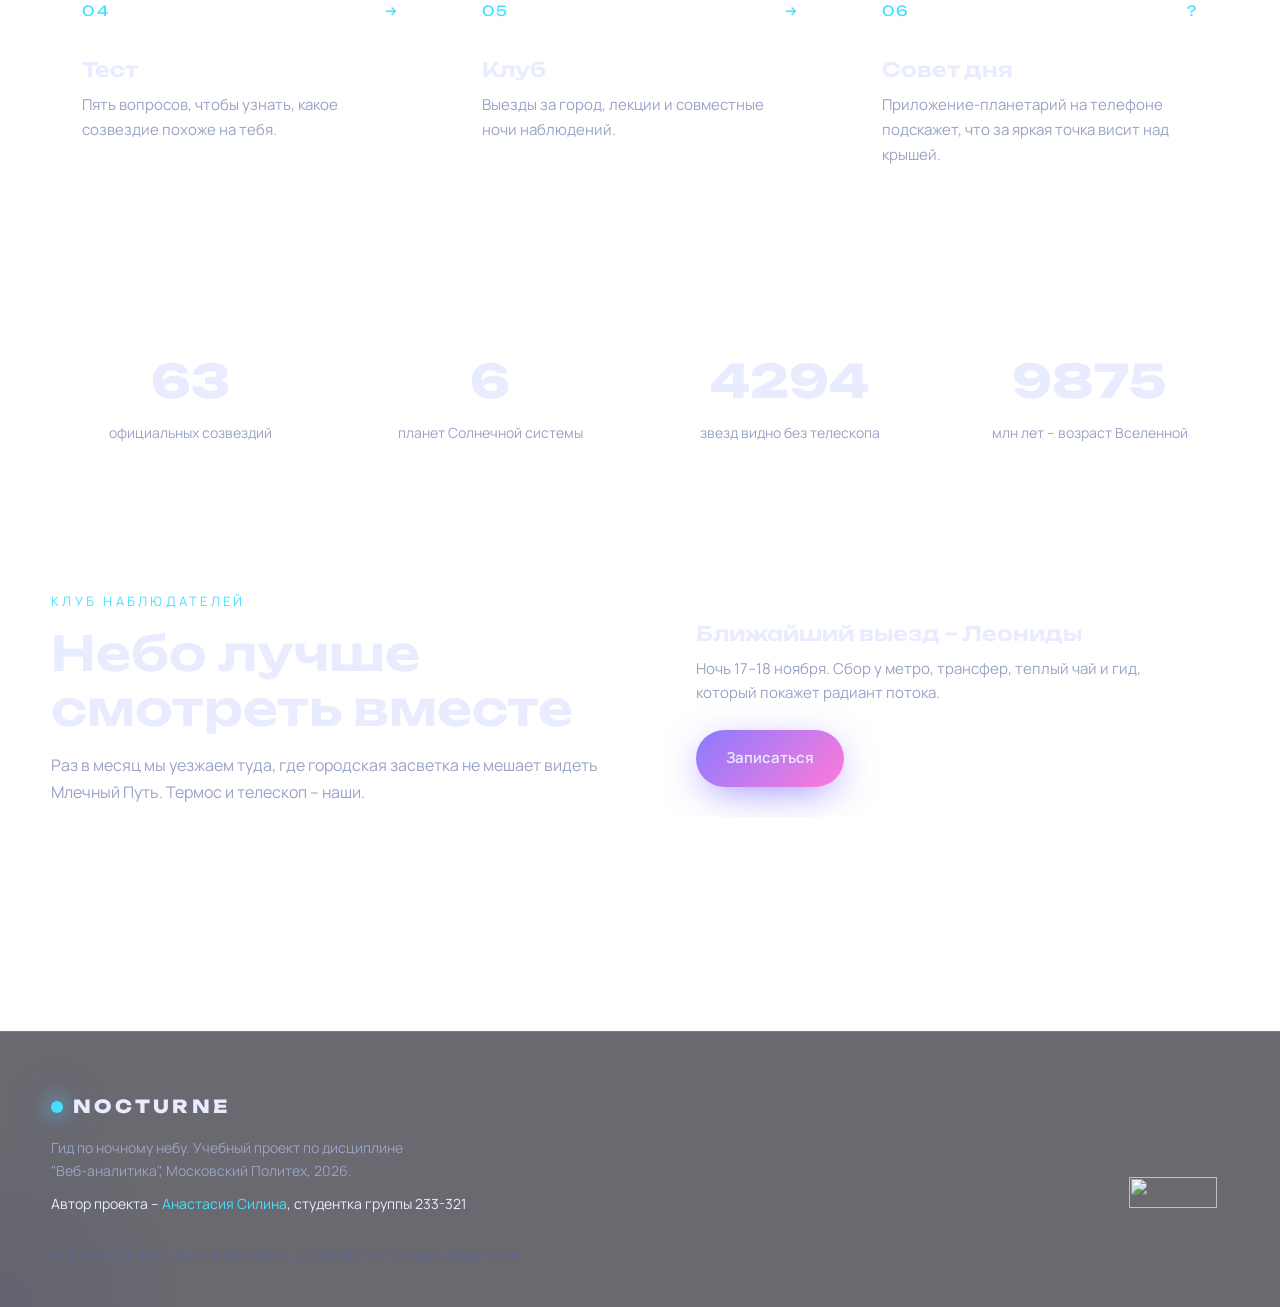
==== commit 01f3d5a0: "Update index.html" ====
--- a/index.html
+++ b/index.html
@@ -8,7 +8,38 @@
 <meta name="description" content="Гид по ночному небу: созвездия, планеты, календарь астрономических событий, тест и клуб наблюдателей.">
 <link rel="icon" href="data:image/svg+xml,<svg xmlns='http://www.w3.org/2000/svg' viewBox='0 0 100 100'><circle cx='50' cy='50' r='34' fill='%238b7bff'/></svg>">
 <link rel="stylesheet" href="style.css">
-<!-- ===== СЮДА КОД SBER ADS ===== -->
+<!-- Top100 (Kraken) Counter -->
+<script>
+    (function (w, d, c) {
+    (w[c] = w[c] || []).push(function() {
+        var options = {
+            project: 7753241,
+            attributes_dataset: [ "your-attribute" ],
+            trackHashes: true,
+            user_id: null,
+        };
+        try {
+            w.top100Counter = new top100(options);
+        } catch(e) { }
+    });
+    var n = d.getElementsByTagName("script")[0],
+    s = d.createElement("script"),
+    f = function () { n.parentNode.insertBefore(s, n); };
+    s.type = "text/javascript";
+    s.async = true;
+    s.src =
+    (d.location.protocol == "https:" ? "https:" : "http:") +
+    "//st.top100.ru/top100/top100.js";
+
+    if (w.opera == "[object Opera]") {
+    d.addEventListener("DOMContentLoaded", f, false);
+} else { f(); }
+})(window, document, "_top100q");
+</script>
+<noscript>
+  <img src="//counter.rambler.ru/top100.cnt?pid=7753241" alt="Топ-100" />
+</noscript>
+<!-- END Top100 (Kraken) Counter -->
 
 <!-- ===== СЮДА КОД MYTRACKER ===== -->
 
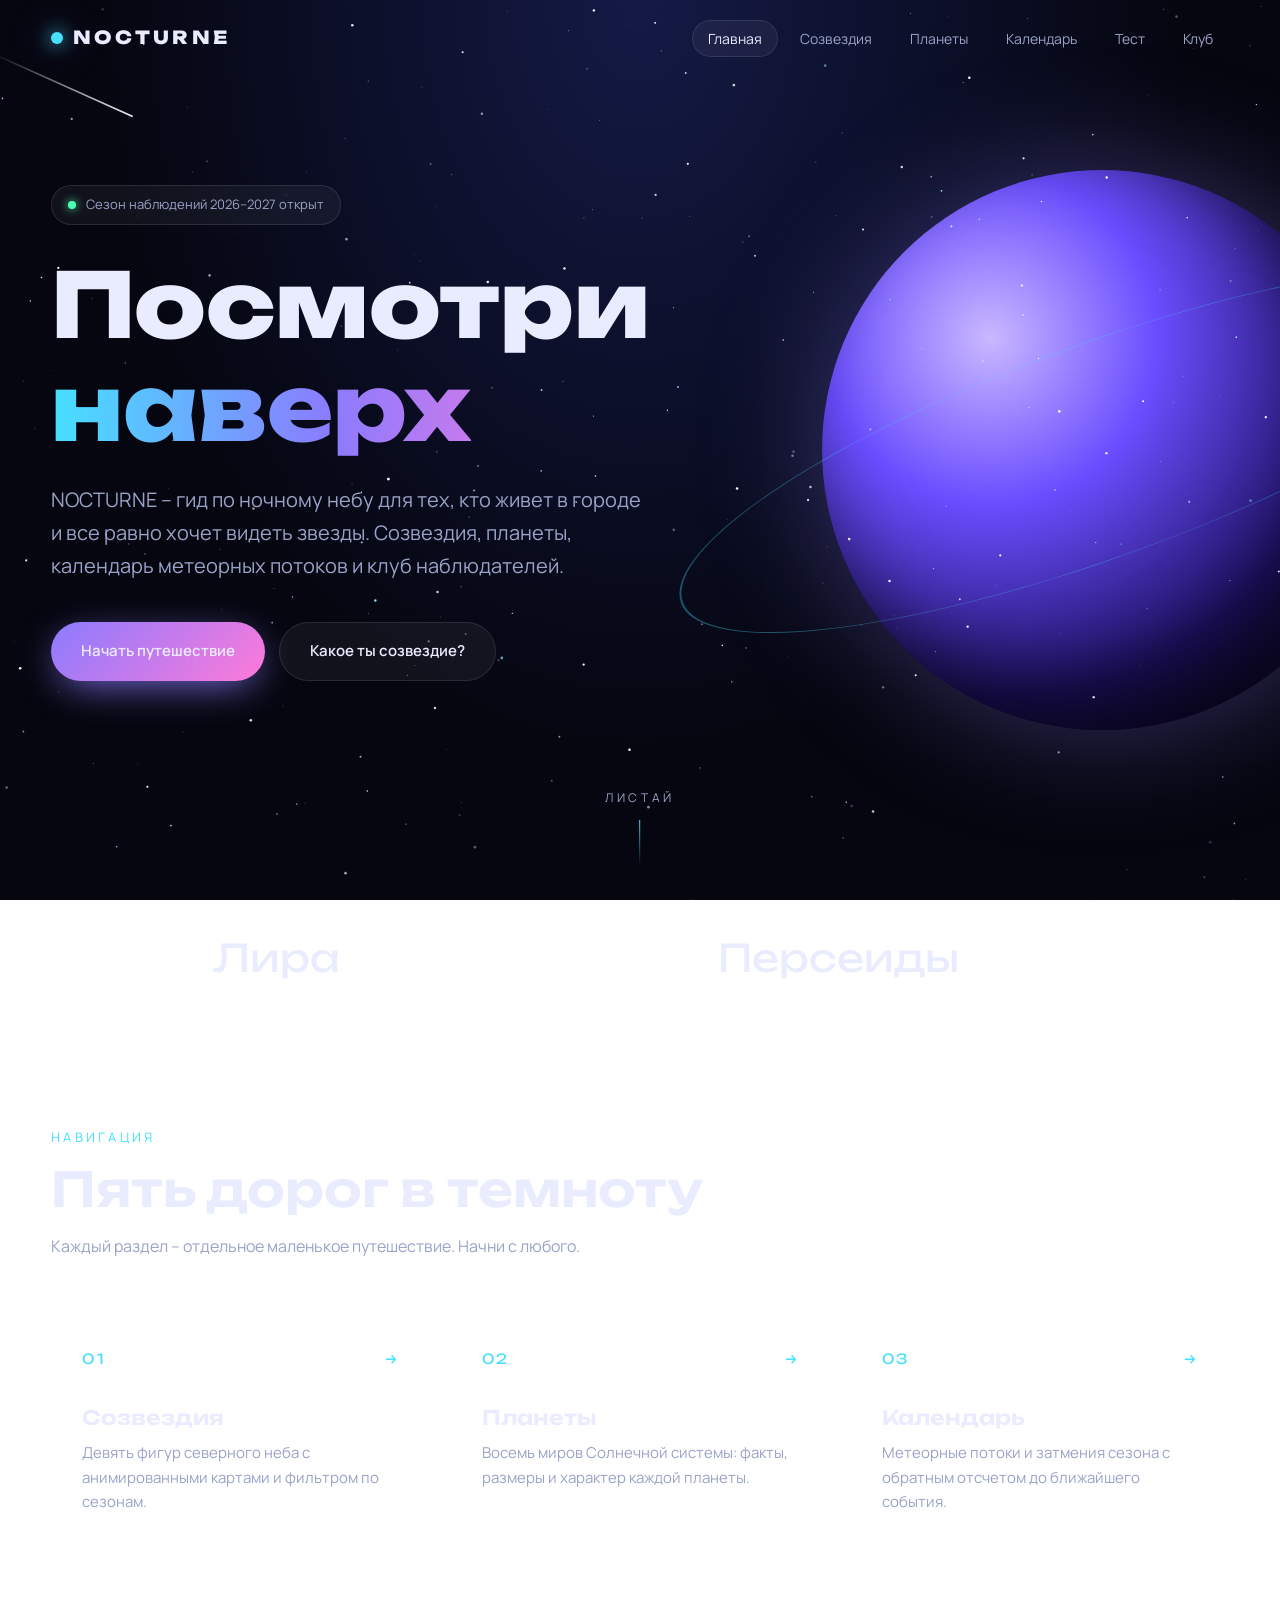
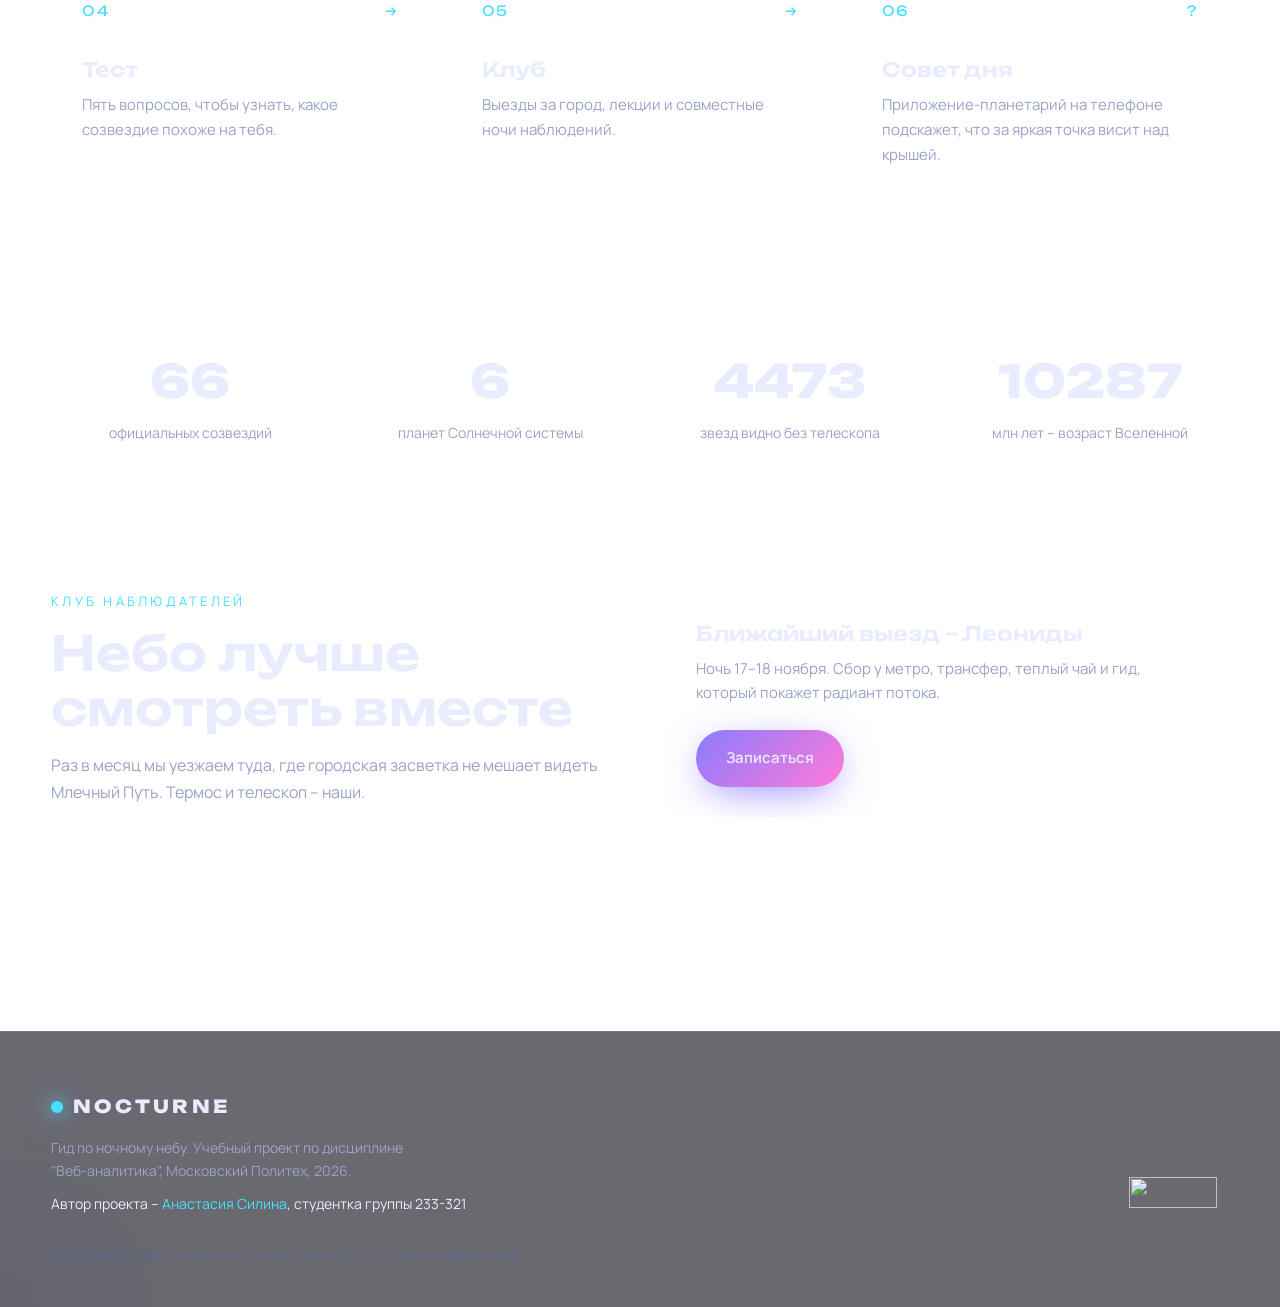
==== commit 25b3276f: "Update index.html" ====
--- a/index.html
+++ b/index.html
@@ -41,8 +41,20 @@
 </noscript>
 <!-- END Top100 (Kraken) Counter -->
 
-<!-- ===== СЮДА КОД MYTRACKER ===== -->
-
+<!-- Top.Mail.Ru counter -->
+<script type="text/javascript">
+var _tmr = window._tmr || (window._tmr = []);
+_tmr.push({id: "3808981", type: "pageView", start: (new Date()).getTime()});
+(function (d, w, id) {
+  if (d.getElementById(id)) return;
+  var ts = d.createElement("script"); ts.type = "text/javascript"; ts.async = true; ts.id = id;
+  ts.src = "https://top-fwz1.mail.ru/js/code.js";
+  var f = function () {var s = d.getElementsByTagName("script")[0]; s.parentNode.insertBefore(ts, s);};
+  if (w.opera == "[object Opera]") { d.addEventListener("DOMContentLoaded", f, false); } else { f(); }
+})(document, window, "tmr-code");
+</script>
+<noscript><div><img src="https://top-fwz1.mail.ru/counter?id=3808981;js=na" style="position:absolute;left:-9999px;" alt="Top.Mail.Ru" /></div></noscript>
+<!-- /Top.Mail.Ru counter -->
 </head>
 <body>
 <header class="header">
